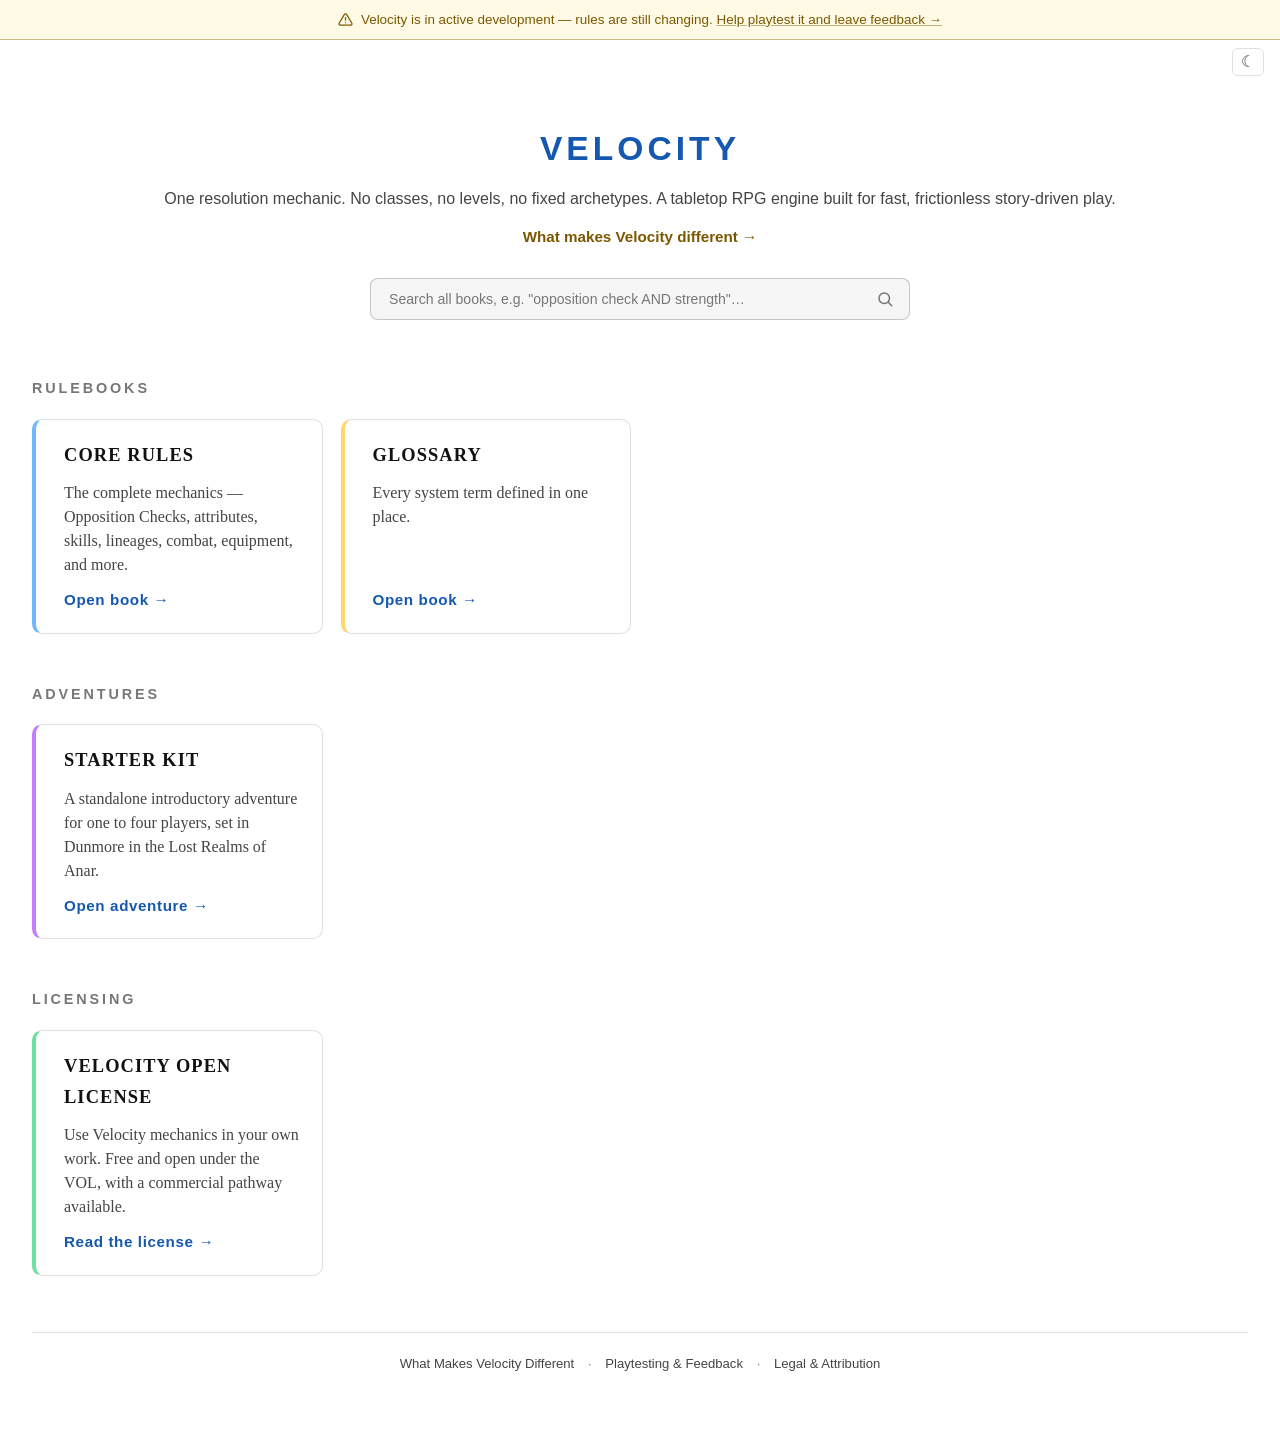
==== Website/index.html @ 39a136e3 "Website theme overhaul and rules analysis fixes Website - Add light/dark theme toggle with localStor" ====
<!DOCTYPE html>
<html lang="en" data-theme="light">
<head>
  <meta charset="UTF-8">
  <meta name="color-scheme" content="light dark">
  <meta name="viewport" content="width=device-width, initial-scale=1.0">
  <title>Velocity TTRPG</title>
  <link rel="icon" type="image/svg+xml" href="favicon.svg">
  <link rel="icon" type="image/png" href="favicon-32.png">
  <link rel="apple-touch-icon" href="apple-touch-icon.png">
  <link rel="stylesheet" href="style.css?v=1783733533632">
  <style>
    /* Landing-only overrides */
    body { padding-top: var(--dev-banner-h); }

    /* Hide the topbar on landing — hero serves as the header */
    #topbar { display: none; }

    /* Landing search results drop below the search bar */
    #landing-results {
      max-width: 900px;
      margin: 10px auto 0;
    }
    #landing-results:empty { display: none; }
  </style>
  <script>(function(){var t=localStorage.getItem("theme")||(window.matchMedia("(prefers-color-scheme: dark)").matches?"dark":"light");document.documentElement.setAttribute("data-theme",t);}());</script>
</head>
<body>

<!-- Theme toggle (landing has no topbar, so this is standalone) -->
<button class="theme-toggle" id="theme-toggle" style="position:fixed;top:calc(var(--dev-banner-h) + 8px);right:16px;z-index:100;" aria-label="Toggle theme" title="Toggle light/dark theme">&#9788;</button>

<div id="dev-banner">
  <svg class="dev-banner-icon" viewBox="0 0 24 24" fill="none" stroke="currentColor" stroke-width="2" stroke-linecap="round" stroke-linejoin="round">
    <path d="M10.29 3.86 1.82 18a2 2 0 0 0 1.71 3h16.94a2 2 0 0 0 1.71-3L13.71 3.86a2 2 0 0 0-3.42 0Z"></path>
    <line x1="12" y1="9" x2="12" y2="13"></line>
    <line x1="12" y1="17" x2="12.01" y2="17"></line>
  </svg>
  <span>Velocity is in active development — rules are still changing. <a href="playtesting.html">Help playtest it and leave feedback &rarr;</a></span>
</div>

<div id="landing">

  <!-- ── Hero ─────────────────────────────────────────────────────────────── -->
  <section class="hero">
    <h1>Velocity</h1>
    <p>One resolution mechanic. No classes, no levels, no fixed archetypes. A tabletop RPG engine built for fast, frictionless story-driven play.</p>
    <p class="hero-link"><a href="about.html">What makes Velocity different &rarr;</a></p>

    <div class="hero-search">
      <input type="search" id="search-input"
        placeholder='Search all books, e.g. "opposition check AND strength"…'
        autocomplete="off">
      <svg class="search-icon" viewBox="0 0 24 24" fill="none" stroke="currentColor" stroke-width="2" stroke-linecap="round" stroke-linejoin="round">
        <circle cx="11" cy="11" r="7"></circle>
        <line x1="21" y1="21" x2="16.65" y2="16.65"></line>
      </svg>
    </div>
    <div id="landing-results" hidden></div>
  </section>

  <!-- ── Rulebooks ────────────────────────────────────────────────────────── -->
  <p class="section-label">Rulebooks</p>
  <div class="book-grid">

    <a class="book-card" href="reader/core-rules/introduction.html"
      style="border-left-color: #6fb7ff">
      <span class="book-title">Core Rules</span>
      <span class="book-desc">The complete mechanics — Opposition Checks, attributes, skills, lineages, combat, equipment, and more.</span>
      <span class="book-open">Open book →</span>
    </a>

    <a class="book-card" href="reader/glossary/glossary.html"
      style="border-left-color: #ffd76f">
      <span class="book-title">Glossary</span>
      <span class="book-desc">Every system term defined in one place.</span>
      <span class="book-open">Open book →</span>
    </a>

  </div>

  <!-- ── Adventures ─────────────────────────────────────────────────────── -->
  <p class="section-label">Adventures</p>
  <div class="book-grid">

    <a class="book-card" href="reader/starter-kit/introduction.html"
      style="border-left-color: #c47fff">
      <span class="book-title">Starter Kit</span>
      <span class="book-desc">A standalone introductory adventure for one to four players, set in Dunmore in the Lost Realms of Anar.</span>
      <span class="book-open">Open adventure →</span>
    </a>

  </div>

  <!-- ── Licensing ───────────────────────────────────────────────────────── -->
  <p class="section-label">Licensing</p>
  <div class="book-grid">

    <a class="book-card" href="legal.html"
      style="border-left-color: #6fdf9f">
      <span class="book-title">Velocity Open License</span>
      <span class="book-desc">Use Velocity mechanics in your own work. Free and open under the VOL, with a commercial pathway available.</span>
      <span class="book-open">Read the license →</span>
    </a>

  </div>

  <footer class="site-footer">
    <a href="about.html">What Makes Velocity Different</a>
    <span class="footer-sep">·</span>
    <a href="playtesting.html">Playtesting &amp; Feedback</a>
    <span class="footer-sep">·</span>
    <a href="legal.html">Legal &amp; Attribution</a>
  </footer>

</div><!-- /#landing -->

<script src="search-index.js?v=1783733533632"></script>
<script src="search.js?v=1783733533632"></script>
<script>
  VelocitySearch.init(
    document.getElementById('search-input'),
    document.getElementById('landing-results'),
    { indexUrl: 'search-index.json' }
  );
</script>
<script>
(function(){
  var btn=document.getElementById("theme-toggle");
  var html=document.documentElement;
  function applyTheme(t){
    html.setAttribute("data-theme",t);
    btn.innerHTML=t==="dark"?"&#9728;":"&#9790;";
    btn.setAttribute("aria-label",t==="dark"?"Switch to light mode":"Switch to dark mode");
  }
  applyTheme(html.getAttribute("data-theme")||"light");
  btn.addEventListener("click",function(){
    var next=html.getAttribute("data-theme")==="dark"?"light":"dark";
    applyTheme(next);localStorage.setItem("theme",next);
  });
}());
</script>
</body>
</html>
---- Website/style.css ----
/* ─── Fonts ───────────────────────────────────────────────────────────────── */

/* ─── Design Tokens — Light (default) ────────────────────────────────────── */

:root {
  color-scheme: light;

  --font-content: 'Lora', Georgia, "Palatino Linotype", serif;
  --font-ui:      "Segoe UI", Trebuchet MS, sans-serif;

  /* Surfaces */
  --bg-page:        #ffffff;
  --bg-secondary:   #f4f4f4;
  --bg-card:        #ffffff;
  --bg-card-hover:  #f5f5f5;
  --topbar-bg:      rgba(255, 255, 255, 0.95);
  --sidebar-bg:     rgba(248, 248, 248, 0.95);
  --dev-banner-bg:  rgba(255, 250, 230, 0.98);
  --dev-banner-border: rgba(120, 88, 0, 0.4);
  --modal-bg:       #ffffff;
  --modal-overlay:  rgba(0, 0, 0, 0.50);
  --search-bg:      #ffffff;
  --pre-bg:         rgba(0, 0, 0, 0.04);
  --table-header-bg: rgba(0, 0, 0, 0.05);

  /* Borders */
  --border-dim:     rgba(0, 0, 0, 0.12);
  --border-mid:     rgba(0, 0, 0, 0.24);

  /* Accent colours — tuned for WCAG AA on white */
  --accent:         #1558b0;
  --accent-gold:    #7a5800;
  --accent-purple:  #6b2fa0;
  --accent-green:   #1a6b3c;
  --accent-red:     #b92b1a;

  /* Text */
  --text-main:      #111111;
  --text-dim:       #444444;
  --text-faint:     #777777;

  /* Interactive tints */
  --hover-tint:     rgba(0, 0, 0, 0.04);
  --active-tint:    rgba(0, 0, 0, 0.07);
  --nav-label-color: rgba(0, 0, 0, 0.38);

  /* Form elements */
  --input-bg:           #f6f6f6;
  --input-border:       rgba(0, 0, 0, 0.20);
  --input-focus-shadow: rgba(21, 88, 176, 0.15);

  /* Inline code / mark */
  --code-bg:  rgba(0, 0, 0, 0.06);
  --mark-bg:  rgba(21, 88, 176, 0.18);

  /* Status banners */
  --status-ok-bg:     rgba(26, 107, 60, 0.08);
  --status-ok-border: rgba(26, 107, 60, 0.30);
  --status-ok-text:   var(--accent-green);
  --status-err-bg:    rgba(185, 43, 26, 0.08);
  --status-err-border: rgba(185, 43, 26, 0.28);
  --status-err-text:  var(--accent-red);

  /* Layout */
  --topbar-h:     52px;
  --dev-banner-h: 40px;
  --sidebar-w:    340px;
  --reader-min:   480px;
  --reader-max:   900px;
}

/* ─── Design Tokens — Dark ────────────────────────────────────────────────── */

html[data-theme="dark"] {
  color-scheme: dark;
  --bg-page:        #1c1c1e;
  --bg-secondary:   #2c2c2e;
  --bg-card:        #2c2c2e;
  --bg-card-hover:  #3a3a3c;
  --topbar-bg:      rgba(28, 28, 30, 0.95);
  --sidebar-bg:     rgba(28, 28, 30, 0.95);
  --dev-banner-bg:  rgba(44, 44, 46, 0.98);
  --dev-banner-border: rgba(255, 215, 111, 0.35);
  --modal-bg:       #2c2c2e;
  --modal-overlay:  rgba(0, 0, 0, 0.60);
  --search-bg:      #2c2c2e;
  --pre-bg:         rgba(0, 0, 0, 0.25);
  --table-header-bg: rgba(255, 255, 255, 0.06);

  --border-dim:     rgba(255, 255, 255, 0.12);
  --border-mid:     rgba(255, 255, 255, 0.24);

  --accent:         #6fb7ff;
  --accent-gold:    #ffd76f;
  --accent-purple:  #c47fff;
  --accent-green:   #6fdf9f;
  --accent-red:     #ff7f7f;

  --text-main:      #ffffff;
  --text-dim:       #ababab;
  --text-faint:     #636366;

  --hover-tint:     rgba(255, 255, 255, 0.06);
  --active-tint:    rgba(255, 255, 255, 0.10);
  --nav-label-color: rgba(255, 255, 255, 0.30);

  --input-bg:           rgba(0, 0, 0, 0.20);
  --input-border:       rgba(255, 255, 255, 0.15);
  --input-focus-shadow: rgba(111, 183, 255, 0.15);

  --code-bg:  rgba(255, 255, 255, 0.08);
  --mark-bg:  rgba(111, 183, 255, 0.25);

  --status-ok-bg:     rgba(111, 223, 159, 0.10);
  --status-ok-border: rgba(111, 223, 159, 0.30);
  --status-ok-text:   var(--accent-green);
  --status-err-bg:    rgba(255, 127, 127, 0.08);
  --status-err-border: rgba(255, 127, 127, 0.28);
  --status-err-text:  var(--accent-red);
}

/* ─── Reset ───────────────────────────────────────────────────────────────── */

*, *::before, *::after { box-sizing: border-box; margin: 0; padding: 0; }

html { min-height: 100%; }

body {
  min-height: 100%;
  background-color: var(--bg-page);
  color: var(--text-main);
  font-family: var(--font-ui);
  font-size: 16px;
  line-height: 1.7;
}

/* No background gradient — flat color in both themes */

/* Serif for all readable content */
#reader-content,
.book-desc,
.book-title {
  font-family: var(--font-content);
}

#reader-content {
  font-size: 1rem;
  line-height: 1.8;
}

a { color: var(--accent); text-decoration: none; }
a:hover { text-decoration: underline; }

/* ─── Dev Banner ──────────────────────────────────────────────────────────── */

#dev-banner {
  position: fixed;
  top: 0; left: 0; right: 0;
  height: var(--dev-banner-h);
  z-index: 110;
  display: flex;
  align-items: center;
  justify-content: center;
  gap: 8px;
  padding: 0 16px;
  background: var(--dev-banner-bg);
  border-bottom: 1px solid var(--dev-banner-border);
  backdrop-filter: blur(8px);
  color: var(--accent-gold);
  font-family: var(--font-ui);
  font-size: 0.84rem;
  text-align: center;
  line-height: 1.3;
}

#dev-banner .dev-banner-icon {
  flex-shrink: 0;
  width: 15px;
  height: 15px;
}

#dev-banner a {
  color: var(--accent-gold);
  text-decoration: underline;
  text-decoration-color: rgba(120, 88, 0, 0.45);
}
html[data-theme="dark"] #dev-banner a {
  text-decoration-color: rgba(255, 215, 111, 0.45);
}
#dev-banner a:hover { text-decoration-color: var(--accent-gold); }

/* ─── Topbar ──────────────────────────────────────────────────────────────── */

#topbar {
  position: fixed;
  top: var(--dev-banner-h); left: 0; right: 0;
  height: var(--topbar-h);
  z-index: 100;
  display: flex;
  align-items: center;
  gap: 16px;
  padding: 0 20px;
  background: var(--topbar-bg);
  border-bottom: 1px solid var(--border-dim);
  backdrop-filter: blur(8px);
}

.topbar-logo {
  font-size: 1rem;
  font-weight: 700;
  letter-spacing: 0.18em;
  text-transform: uppercase;
  color: var(--accent);
  white-space: nowrap;
  text-decoration: none;
}

html[data-theme="dark"] .topbar-logo {
  text-shadow: 0 0 12px rgba(111, 183, 255, 0.5);
}

.topbar-search {
  flex: 1;
  max-width: 480px;
  position: relative;
}

.topbar-search input[type="search"],
.hero-search input[type="search"] {
  width: 100%;
  padding: 7px 38px 7px 14px;
  background: var(--input-bg);
  border: 1px solid var(--input-border);
  border-radius: 6px;
  color: var(--text-main);
  font-size: 0.88rem;
  font-family: var(--font-ui);
  outline: none;
  transition: border-color 0.15s;
}

.topbar-search input::placeholder,
.hero-search input::placeholder { color: var(--text-faint); }

.topbar-search input:focus,
.hero-search input:focus {
  border-color: var(--accent);
}

.hero-search input[type="search"] {
  padding: 12px 46px 12px 18px;
  font-size: 0.88rem;
  border-radius: 8px;
}

.search-icon {
  position: absolute;
  right: 14px;
  top: 50%;
  transform: translateY(-50%);
  width: 16px;
  height: 16px;
  color: var(--text-faint);
  pointer-events: none;
}

.hero-search .search-icon {
  right: 16px;
  width: 18px;
  height: 18px;
}

.topbar-back {
  font-size: 0.82rem;
  color: var(--text-dim);
  white-space: nowrap;
  text-decoration: none;
}
.topbar-back:hover { color: var(--text-main); text-decoration: none; }

/* ─── Theme Toggle ────────────────────────────────────────────────────────── */

.theme-toggle {
  flex-shrink: 0;
  background: none;
  border: 1px solid var(--border-dim);
  border-radius: 6px;
  color: var(--text-dim);
  cursor: pointer;
  font-size: 1rem;
  line-height: 1;
  padding: 5px 8px;
  transition: color 0.15s, border-color 0.15s, background 0.15s;
}
.theme-toggle:hover {
  color: var(--text-main);
  border-color: var(--border-mid);
  background: var(--hover-tint);
}

/* ─── Sidebar ─────────────────────────────────────────────────────────────── */

#sidebar {
  position: fixed;
  top: calc(var(--dev-banner-h) + var(--topbar-h));
  left: 0;
  bottom: 0;
  width: var(--sidebar-w);
  overflow-y: auto;
  background: var(--sidebar-bg);
  border-right: 1px solid var(--border-dim);
  padding: 16px 0 40px;
  z-index: 50;
}

.sidebar-book-title {
  padding: 8px 16px 14px 18px;
  font-size: 1rem;
  font-weight: 700;
  letter-spacing: 0.15em;
  text-transform: uppercase;
  color: var(--accent);
  border-left: 3px solid var(--accent);
  margin-bottom: 6px;
}

#sidebar nav a {
  display: block;
  padding: 6px 16px 6px 18px;
  font-size: 1rem;
  color: var(--text-dim);
  border-left: 3px solid transparent;
  transition: color 0.12s, background 0.12s, border-color 0.12s;
  text-decoration: none;
  line-height: 1.4;
}

#sidebar nav a:hover {
  color: var(--text-main);
  background: var(--hover-tint);
  border-left-color: var(--border-mid);
}

#sidebar nav a.active {
  color: var(--accent);
  background: var(--active-tint);
  border-left-color: var(--accent);
}

.nav-group { margin-top: 12px; }

.nav-group-label {
  display: block;
  padding: 4px 16px 2px;
  font-size: 1rem;
  font-weight: 700;
  letter-spacing: 0.14em;
  text-transform: uppercase;
  color: var(--nav-label-color);
}

/* ─── Nav Accordion (collapsible skill groups) ───────────────────────────── */

details.nav-accordion {
  border: none;
  margin: 0;
}

details.nav-accordion > summary {
  display: block;
  list-style: none;
  padding: 5px 16px 5px 18px;
  font-size: 1rem;
  font-weight: 700;
  letter-spacing: 0.12em;
  text-transform: uppercase;
  color: var(--nav-label-color);
  cursor: pointer;
  user-select: none;
  position: relative;
  transition: color 0.12s;
  margin-top: 6px;
}

details.nav-accordion > summary::-webkit-details-marker { display: none; }

details.nav-accordion > summary::after {
  content: '›';
  position: absolute;
  right: 14px;
  top: 50%;
  transform: translateY(-50%) rotate(0deg);
  transition: transform 0.18s;
  font-size: 0.9rem;
  opacity: 0.5;
}

details.nav-accordion[open] > summary::after {
  transform: translateY(-50%) rotate(90deg);
}

details.nav-accordion > summary:hover {
  color: var(--text-dim);
}

/* Nested accordions */
details.nav-accordion details.nav-accordion > summary {
  padding-left: 28px;
  font-size: 1rem;
  letter-spacing: 0.12em;
  margin-top: 2px;
}

details.nav-accordion details.nav-accordion > summary::after {
  right: 14px;
}

/* Links inside accordions — progressive left indent */
details.nav-accordion > a {
  padding-left: 28px !important;
}

details.nav-accordion details.nav-accordion > a {
  padding-left: 38px !important;
}

details.nav-accordion details.nav-accordion details.nav-accordion > a {
  padding-left: 48px !important;
}

/* ─── Reader Layout ───────────────────────────────────────────────────────── */

#app {
  display: flex;
  flex-direction: column;
  min-height: 100vh;
}

#reader-content {
  margin-top: calc(var(--dev-banner-h) + var(--topbar-h));
  margin-left: var(--sidebar-w);
  padding: 48px 64px 80px;
  width: clamp(
    calc(var(--reader-min) + 128px),
    calc(100vw - var(--sidebar-w)),
    calc(var(--reader-max) + 128px)
  );
}

.chapter-title {
  font-size: 2.1rem;
  font-weight: 700;
  letter-spacing: 0.05em;
  color: var(--accent);
  margin-bottom: 32px;
  padding-bottom: 12px;
  border-bottom: 1px solid var(--border-dim);
}

/* ─── Reader Typography ───────────────────────────────────────────────────── */

#reader-content h2, #reader-content h3,
#reader-content h4, #reader-content h5, #reader-content h6 {
  color: var(--text-main);
  font-weight: 700;
  line-height: 1.3;
  margin-top: 2.2em;
  margin-bottom: 0.6em;
}

#reader-content h1 {
  font-weight: 700;
  line-height: 1.3;
  color: var(--accent);
  border-bottom: 1px solid var(--border-dim);
  padding-bottom: 12px;
}

#reader-content h2 { font-size: 1.5625rem; letter-spacing: 0.04em; color: var(--accent); }
#reader-content h3 { font-size: 1.325rem; color: var(--accent-gold); }
#reader-content h4 { font-size: 1.15rem; color: var(--text-dim); text-transform: uppercase; letter-spacing: 0.08em; }

#reader-content p  { margin-bottom: 0.2em; color: var(--text-main); }

#reader-content > p { margin-bottom: 1em; }
#reader-content strong { color: var(--text-main); }
#reader-content p > strong.para-label { color: var(--accent-gold); }
#reader-content code  {
  font-family: "Consolas", monospace;
  font-size: 0.88em;
  background: var(--code-bg);
  padding: 1px 5px;
  border-radius: 3px;
}

#reader-content ul, #reader-content ol {
  padding-left: 1.6em;
  margin-bottom: 0;
}
#reader-content li { margin-bottom: 0.3em; }
#reader-content li > ul, #reader-content li > ol { margin-top: 0.3em; }

#reader-content table {
  width: 100%;
  border-collapse: collapse;
  font-size: 0.9rem;
  margin: 0;
}
#reader-content th, #reader-content td {
  padding: 8px 12px;
  border: 1px solid var(--border-dim);
  text-align: left;
  vertical-align: top;
}
#reader-content th {
  background: var(--table-header-bg);
  color: var(--accent);
  font-weight: 700;
  font-size: 0.82rem;
  letter-spacing: 0.06em;
  text-transform: uppercase;
}
#reader-content td { color: var(--text-dim); }

#reader-content pre {
  background: var(--pre-bg);
  border: 1px solid var(--border-dim);
  border-radius: 6px;
  padding: 14px 18px;
  overflow-x: auto;
  font-size: 0.85rem;
  line-height: 1.5;
}
#reader-content pre code { background: none; padding: 0; }

#reader-content hr {
  border: none;
  border-top: 1px solid var(--border-dim);
  margin: 2em 0;
}

#reader-content blockquote {
  border-left: 3px solid var(--accent-gold);
  padding-left: 16px;
  color: var(--text-dim);
  font-style: italic;
}

#reader-content blockquote p + p {
  margin-top: 1em;
}

#reader-content blockquote cite {
  display: block;
  margin-top: 6px;
  font-style: normal;
  font-size: 0.85em;
  color: var(--text-faint);
}

/* ─── Paragraph Blocks (issue reporting) ─────────────────────────────────── */

.para-block {
  display: flex;
  align-items: flex-start;
  gap: 10px;
  padding: 4px 0;
  border-radius: 4px;
  transition: background 0.15s;
  margin-bottom: 1em;
}

.para-block:hover {
  background: var(--hover-tint);
}

.para-body {
  flex: 1;
  min-width: 0;
}

.report-btn {
  flex-shrink: 0;
  align-self: flex-start;
  margin-top: 3px;
  opacity: 0;
  background: none;
  border: 1px solid var(--border-dim);
  border-radius: 4px;
  color: var(--text-faint);
  font-size: 0.8rem;
  padding: 2px 6px;
  cursor: pointer;
  transition: opacity 0.15s, color 0.15s, border-color 0.15s;
  white-space: nowrap;
  line-height: 1.4;
}

.para-block:hover > .block-report-btn {
  opacity: 1;
}

.report-btn:hover {
  color: var(--accent-red);
  border-color: var(--accent-red);
  background: var(--status-err-bg);
}

.li-row {
  display: flex;
  align-items: flex-start;
  gap: 8px;
}

.li-text {
  flex: 1;
  min-width: 0;
}

.li-report-btn {
  flex-shrink: 0;
  align-self: flex-start;
  margin-top: 2px;
  opacity: 0;
  font-size: 0.72em;
  background: none;
  border: 1px solid var(--border-dim);
  border-radius: 3px;
  color: var(--text-faint);
  cursor: pointer;
  padding: 1px 4px;
  white-space: nowrap;
  line-height: 1.4;
  transition: opacity 0.15s, color 0.15s, border-color 0.15s;
}

.li-row:hover > .li-report-btn {
  opacity: 1;
}

.li-report-btn:hover {
  color: var(--accent-red);
  border-color: var(--accent-red);
}

/* ─── Search Results ──────────────────────────────────────────────────────── */

#search-results {
  background: var(--search-bg);
  border: 1px solid var(--border-mid);
  border-radius: 8px;
  padding: 16px;
  margin-top: 8px;
  max-height: 480px;
  overflow-y: auto;
  box-shadow: 0 4px 20px rgba(0, 0, 0, 0.15);
}

html[data-theme="dark"] #search-results {
  box-shadow: 0 4px 20px rgba(0, 0, 0, 0.5);
}

.reader-search-results {
  position: fixed;
  top: calc(var(--dev-banner-h) + var(--topbar-h) + 4px);
  left: calc(var(--sidebar-w) + 20px);
  right: 20px;
  z-index: 200;
  max-width: 600px;
}

.search-count {
  font-size: 0.8rem;
  color: var(--text-faint);
  margin-bottom: 10px;
}

.search-empty {
  font-size: 0.9rem;
  color: var(--text-dim);
}

.search-table {
  width: 100%;
  border-collapse: collapse;
  font-size: 0.84rem;
}

.search-table thead th,
.search-row td {
  text-align: left;
}

.search-table thead th {
  font-size: 0.72rem;
  font-weight: 700;
  letter-spacing: 0.1em;
  text-transform: uppercase;
  color: var(--text-faint);
  border-bottom: 1px solid var(--border-mid);
  padding: 6px 10px;
}

.search-table .col-source  { width: 11%; white-space: nowrap; }
.search-table .col-section { width: 16%; }
.search-table .col-text    { width: 73%; }

.search-row {
  cursor: pointer;
  border-bottom: 1px solid var(--border-dim);
  transition: background 0.1s;
}

.search-row:hover,
.search-row:focus {
  background: var(--hover-tint);
  outline: none;
}

.search-row td {
  padding: 9px 10px;
  vertical-align: top;
  line-height: 1.5;
  color: var(--text-dim);
}

.search-row .col-source {
  color: var(--accent-gold);
  font-weight: 600;
  font-size: 0.78rem;
}

.search-row .col-section {
  color: var(--accent);
  font-weight: 600;
}

.result-section {
  display: block;
  font-size: 0.76rem;
  font-weight: 400;
  color: var(--text-faint);
  margin-top: 2px;
}

mark {
  background: var(--mark-bg);
  color: var(--text-main);
  border-radius: 2px;
  padding: 0 1px;
}

/* ─── Landing Page ────────────────────────────────────────────────────────── */

#landing {
  max-width: 1440px;
  margin: 0 auto;
  padding: 80px 32px 80px;
}

.hero {
  text-align: center;
  margin-bottom: 56px;
}

.hero h1 {
  font-size: 2.1rem;
  font-weight: 800;
  letter-spacing: 0.12em;
  text-transform: uppercase;
  color: var(--accent);
  margin-bottom: 8px;
}

html[data-theme="dark"] .hero h1 {
  text-shadow: 0 2px 16px rgba(111, 183, 255, 0.35);
}

.hero p {
  font-size: 1rem;
  color: var(--text-dim);
  margin-bottom: 28px;
}

.hero-link {
  margin-top: -16px;
  margin-bottom: 28px !important;
  font-size: 0.95rem !important;
}

.hero-link a {
  color: var(--accent-gold);
  font-weight: 600;
}

.hero-search {
  max-width: 540px;
  margin: 0 auto;
  position: relative;
}

.section-label {
  font-size: 0.9rem;
  font-weight: 700;
  letter-spacing: 0.2em;
  text-transform: uppercase;
  color: var(--text-faint);
  margin-bottom: 18px;
  margin-top: 48px;
}

.book-grid {
  display: grid;
  grid-template-columns: repeat(auto-fill, minmax(280px, 1fr));
  gap: 18px;
}

.book-card {
  background: var(--bg-card);
  border: 1px solid var(--border-dim);
  border-radius: 10px;
  padding: 20px 22px 20px 28px;
  border-left: 4px solid var(--accent);
  display: flex;
  flex-direction: column;
  gap: 10px;
  transition: background 0.15s, border-color 0.15s, transform 0.12s;
  text-decoration: none;
}

.book-card:hover {
  background: var(--bg-card-hover);
  transform: translateY(-2px);
  text-decoration: none;
}

.book-card.coming-soon {
  opacity: 0.45;
  cursor: default;
  pointer-events: none;
}

.book-title {
  font-size: 1.15rem;
  font-weight: 700;
  letter-spacing: 0.06em;
  text-transform: uppercase;
  color: var(--text-main);
}

.book-desc {
  font-size: 1rem;
  color: var(--text-dim);
  line-height: 1.5;
  flex: 1;
}

.book-open {
  font-size: 0.95rem;
  font-weight: 600;
  color: var(--accent);
  letter-spacing: 0.04em;
}

#landing-results {
  margin-top: 12px;
  max-width: 900px;
  margin-left: auto;
  margin-right: auto;
}

/* ─── Footer ──────────────────────────────────────────────────────────────── */

.site-footer {
  margin-top: 56px;
  padding-top: 20px;
  border-top: 1px solid var(--border-dim);
  text-align: center;
  font-size: 0.82rem;
  color: var(--text-faint);
}

.site-footer a { color: var(--text-dim); }
.site-footer a:hover { color: var(--accent); }

.footer-sep {
  margin: 0 10px;
  color: var(--text-faint);
}

/* ─── Mobile ──────────────────────────────────────────────────────────────── */

@media (max-width: 768px) {
  :root { --dev-banner-h: 56px; }

  #dev-banner {
    font-size: 0.74rem;
    padding: 6px 14px;
    white-space: normal;
  }

  #sidebar { display: none; }

  #reader-content {
    margin-left: 0;
    padding: 32px 20px 60px;
    width: 100%;
  }

  .reader-search-results {
    left: 8px;
    right: 8px;
  }

  #landing { padding: 60px 18px 60px; }

  .hero h1 { font-size: 2rem; }

  .para-block { padding-right: 0; }

  .report-btn {
    opacity: 1;
    position: static;
    display: block;
    margin-top: 6px;
    width: fit-content;
    font-size: 0.75rem;
  }
}

/* ─── Report Issue Modal ─────────────────────────────────────────────────── */

.report-modal-overlay {
  position: fixed;
  inset: 0;
  background: var(--modal-overlay);
  backdrop-filter: blur(4px);
  display: flex;
  align-items: center;
  justify-content: center;
  z-index: 9000;
  padding: 20px;
}

.report-modal-card {
  background: var(--modal-bg);
  border: 1px solid var(--border-mid);
  border-radius: 10px;
  box-shadow: 0 24px 80px rgba(0,0,0,0.2);
  width: 100%;
  max-width: 520px;
  display: flex;
  flex-direction: column;
  gap: 0;
  overflow: hidden;
}

html[data-theme="dark"] .report-modal-card {
  box-shadow: 0 24px 80px rgba(0,0,0,0.7), 0 0 0 1px rgba(111,183,255,0.08);
}

.report-modal-header {
  display: flex;
  align-items: center;
  justify-content: space-between;
  padding: 16px 20px 14px;
  border-bottom: 1px solid var(--border-dim);
}

.report-modal-title {
  font-family: var(--font-ui);
  font-size: 0.95rem;
  font-weight: 700;
  color: var(--text-main);
  letter-spacing: 0.02em;
}

.report-modal-close {
  background: none;
  border: none;
  color: var(--text-faint);
  font-size: 1rem;
  cursor: pointer;
  padding: 2px 6px;
  border-radius: 4px;
  line-height: 1;
  transition: color 0.15s, background 0.15s;
}
.report-modal-close:hover {
  color: var(--text-main);
  background: var(--hover-tint);
}

.report-modal-context {
  font-family: var(--font-ui);
  font-size: 0.72rem;
  color: var(--accent);
  opacity: 0.7;
  padding: 10px 20px 0;
  letter-spacing: 0.04em;
  white-space: nowrap;
  overflow: hidden;
  text-overflow: ellipsis;
}

.report-modal-body {
  padding: 16px 20px;
  display: flex;
  flex-direction: column;
  gap: 8px;
}

.report-label {
  font-family: var(--font-ui);
  font-size: 0.75rem;
  font-weight: 600;
  color: var(--text-dim);
  letter-spacing: 0.06em;
  text-transform: uppercase;
}

.report-select,
.report-textarea {
  width: 100%;
  box-sizing: border-box;
  background: var(--input-bg);
  border: 1px solid var(--input-border);
  border-radius: 6px;
  color: var(--text-main);
  font-family: var(--font-ui);
  font-size: 0.88rem;
  padding: 8px 10px;
  outline: none;
  transition: border-color 0.15s, box-shadow 0.15s;
  resize: vertical;
}
.report-select:focus,
.report-textarea:focus {
  border-color: var(--accent);
  box-shadow: 0 0 0 2px var(--input-focus-shadow);
}
.report-textarea::placeholder { color: var(--text-faint); }
.report-select option { background: var(--modal-bg); }

.report-modal-footer {
  display: flex;
  justify-content: flex-end;
  gap: 8px;
  padding: 12px 20px 16px;
  border-top: 1px solid var(--border-dim);
}

.report-btn-cancel,
.report-btn-submit {
  font-family: var(--font-ui);
  font-size: 0.84rem;
  font-weight: 600;
  border-radius: 6px;
  padding: 7px 16px;
  cursor: pointer;
  transition: background 0.15s, color 0.15s, border-color 0.15s;
  border: 1px solid transparent;
}

.report-btn-cancel {
  background: none;
  border-color: var(--border-dim);
  color: var(--text-dim);
}
.report-btn-cancel:hover {
  border-color: var(--border-mid);
  color: var(--text-main);
}

.report-btn-submit {
  background: var(--accent);
  border-color: var(--accent);
  color: #ffffff;
}
.report-btn-submit:hover {
  filter: brightness(1.1);
}

/* ─── Report Modal Status ────────────────────────────────────────────────── */

.report-modal-status {
  margin: 0 20px;
  padding: 10px 12px;
  border-radius: 6px;
  font-family: var(--font-ui);
  font-size: 0.84rem;
  line-height: 1.5;
}

.report-status-ok {
  background: var(--status-ok-bg);
  border: 1px solid var(--status-ok-border);
  color: var(--status-ok-text);
}

.report-status-ok a {
  color: var(--status-ok-text);
  text-decoration: underline;
}

.report-status-err {
  background: var(--status-err-bg);
  border: 1px solid var(--status-err-border);
  color: var(--status-err-text);
}

.report-status-err a {
  color: var(--status-err-text);
  text-decoration: underline;
}
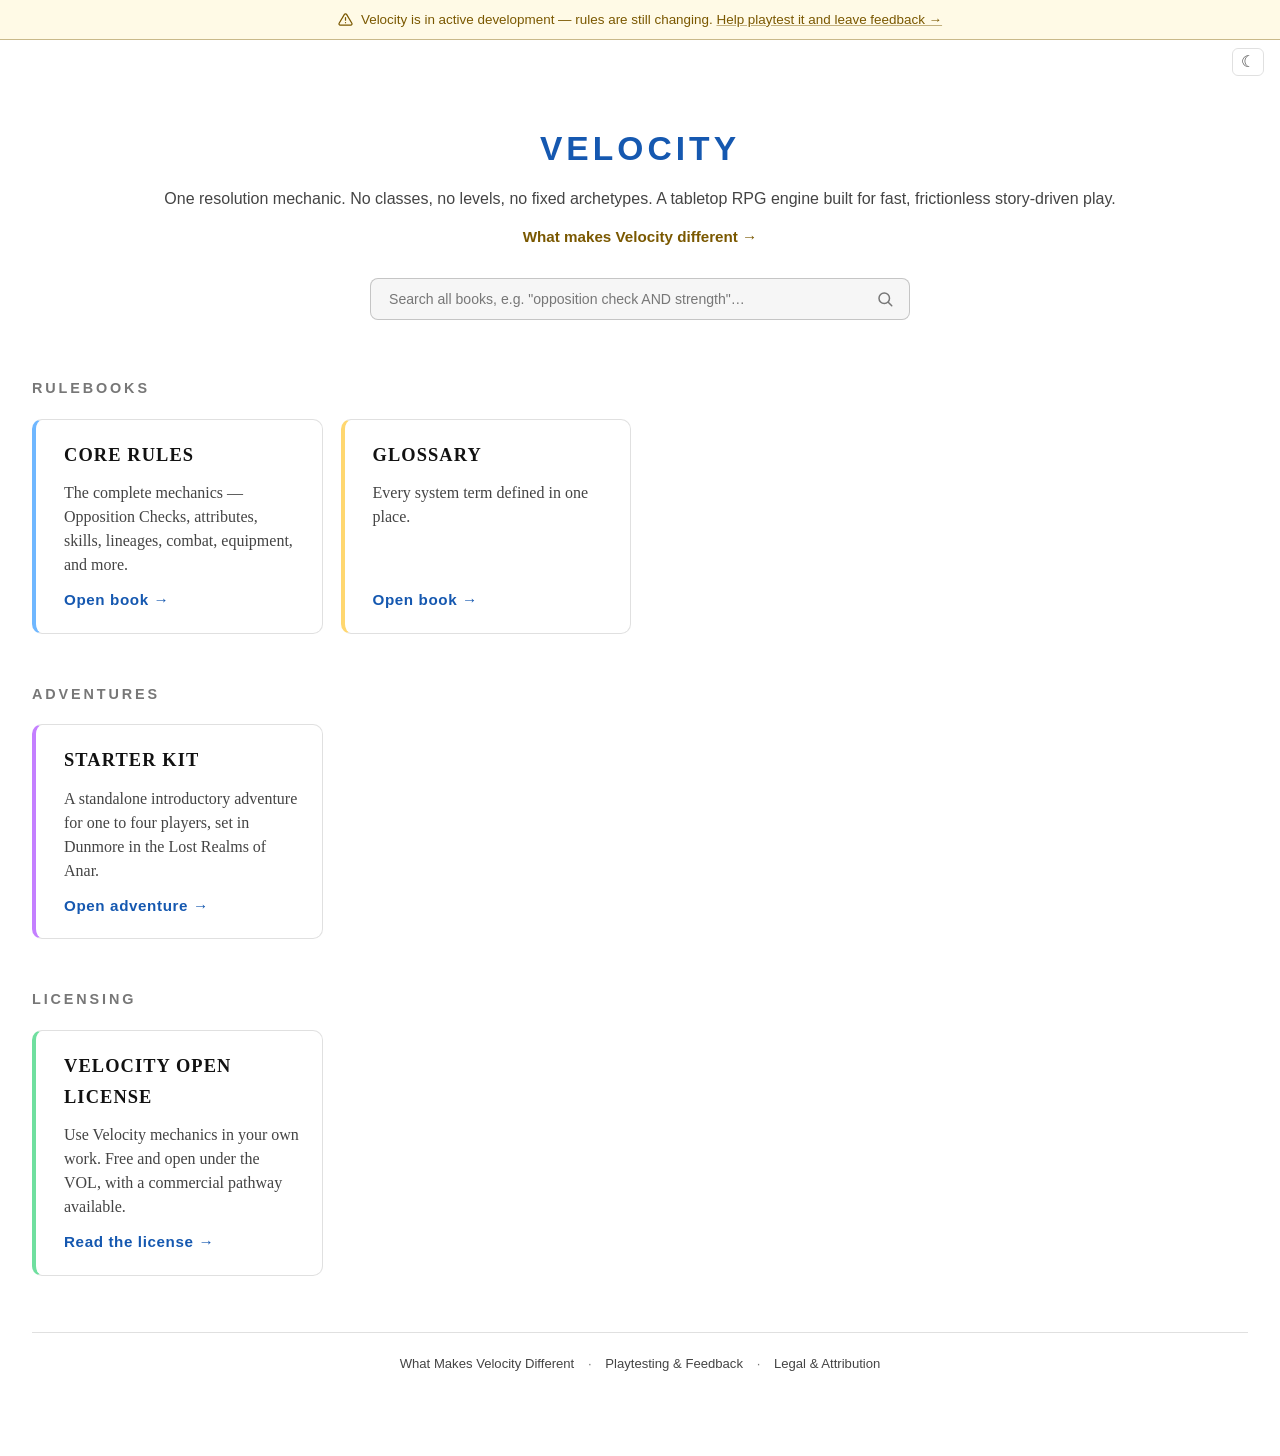
==== commit 300041c9: "rules: rename Predation Difficulty to Clock; add Dice Pools doc - Predation Difficulty renamed to Pr" ====
--- a/Website/index.html
+++ b/Website/index.html
@@ -8,7 +8,7 @@
   <link rel="icon" type="image/svg+xml" href="favicon.svg">
   <link rel="icon" type="image/png" href="favicon-32.png">
   <link rel="apple-touch-icon" href="apple-touch-icon.png">
-  <link rel="stylesheet" href="style.css?v=1783733533632">
+  <link rel="stylesheet" href="style.css?v=1783850713206">
   <style>
     /* Landing-only overrides */
     body { padding-top: var(--dev-banner-h); }
@@ -115,8 +115,8 @@
 
 </div><!-- /#landing -->
 
-<script src="search-index.js?v=1783733533632"></script>
-<script src="search.js?v=1783733533632"></script>
+<script src="search-index.js?v=1783850713206"></script>
+<script src="search.js?v=1783850713206"></script>
 <script>
   VelocitySearch.init(
     document.getElementById('search-input'),
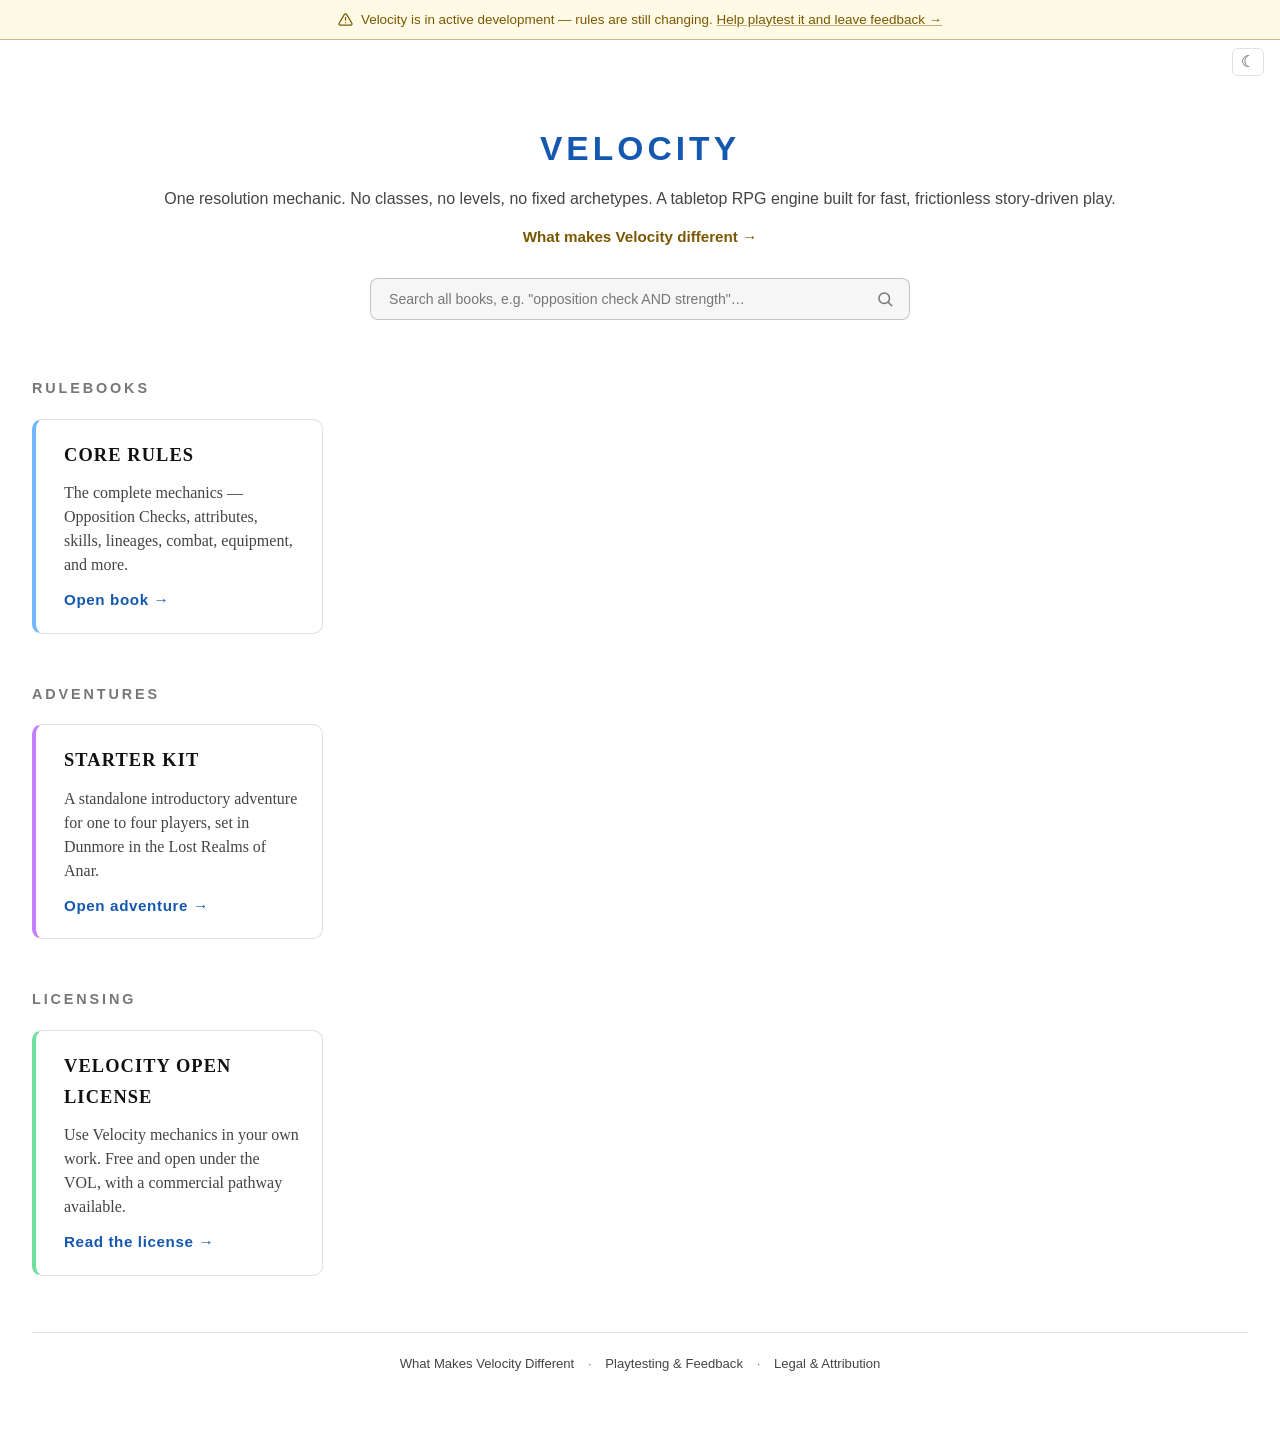
==== commit c8b292ad: "feat: creatures chapter, Rasgard's Bolts, file integrity repairs, tooling Rules — New Content - Rasg" ====
--- a/Website/index.html
+++ b/Website/index.html
@@ -8,7 +8,7 @@
   <link rel="icon" type="image/svg+xml" href="favicon.svg">
   <link rel="icon" type="image/png" href="favicon-32.png">
   <link rel="apple-touch-icon" href="apple-touch-icon.png">
-  <link rel="stylesheet" href="style.css?v=1783850713206">
+  <link rel="stylesheet" href="style.css?v=1784007738240">
   <style>
     /* Landing-only overrides */
     body { padding-top: var(--dev-banner-h); }
@@ -70,13 +70,6 @@
       <span class="book-open">Open book →</span>
     </a>
 
-    <a class="book-card" href="reader/glossary/glossary.html"
-      style="border-left-color: #ffd76f">
-      <span class="book-title">Glossary</span>
-      <span class="book-desc">Every system term defined in one place.</span>
-      <span class="book-open">Open book →</span>
-    </a>
-
   </div>
 
   <!-- ── Adventures ─────────────────────────────────────────────────────── -->
@@ -115,8 +108,8 @@
 
 </div><!-- /#landing -->
 
-<script src="search-index.js?v=1783850713206"></script>
-<script src="search.js?v=1783850713206"></script>
+<script src="search-index.js?v=1784007738240"></script>
+<script src="search.js?v=1784007738240"></script>
 <script>
   VelocitySearch.init(
     document.getElementById('search-input'),
--- a/Website/style.css
+++ b/Website/style.css
@@ -459,6 +459,12 @@
 
 /* ─── Reader Typography ───────────────────────────────────────────────────── */
 
+#reader-content h1,
+#reader-content h2, #reader-content h3,
+#reader-content h4, #reader-content h5, #reader-content h6 {
+  scroll-margin-top: calc(var(--dev-banner-h) + var(--topbar-h) + 16px);
+}
+
 #reader-content h2, #reader-content h3,
 #reader-content h4, #reader-content h5, #reader-content h6 {
   color: var(--text-main);
